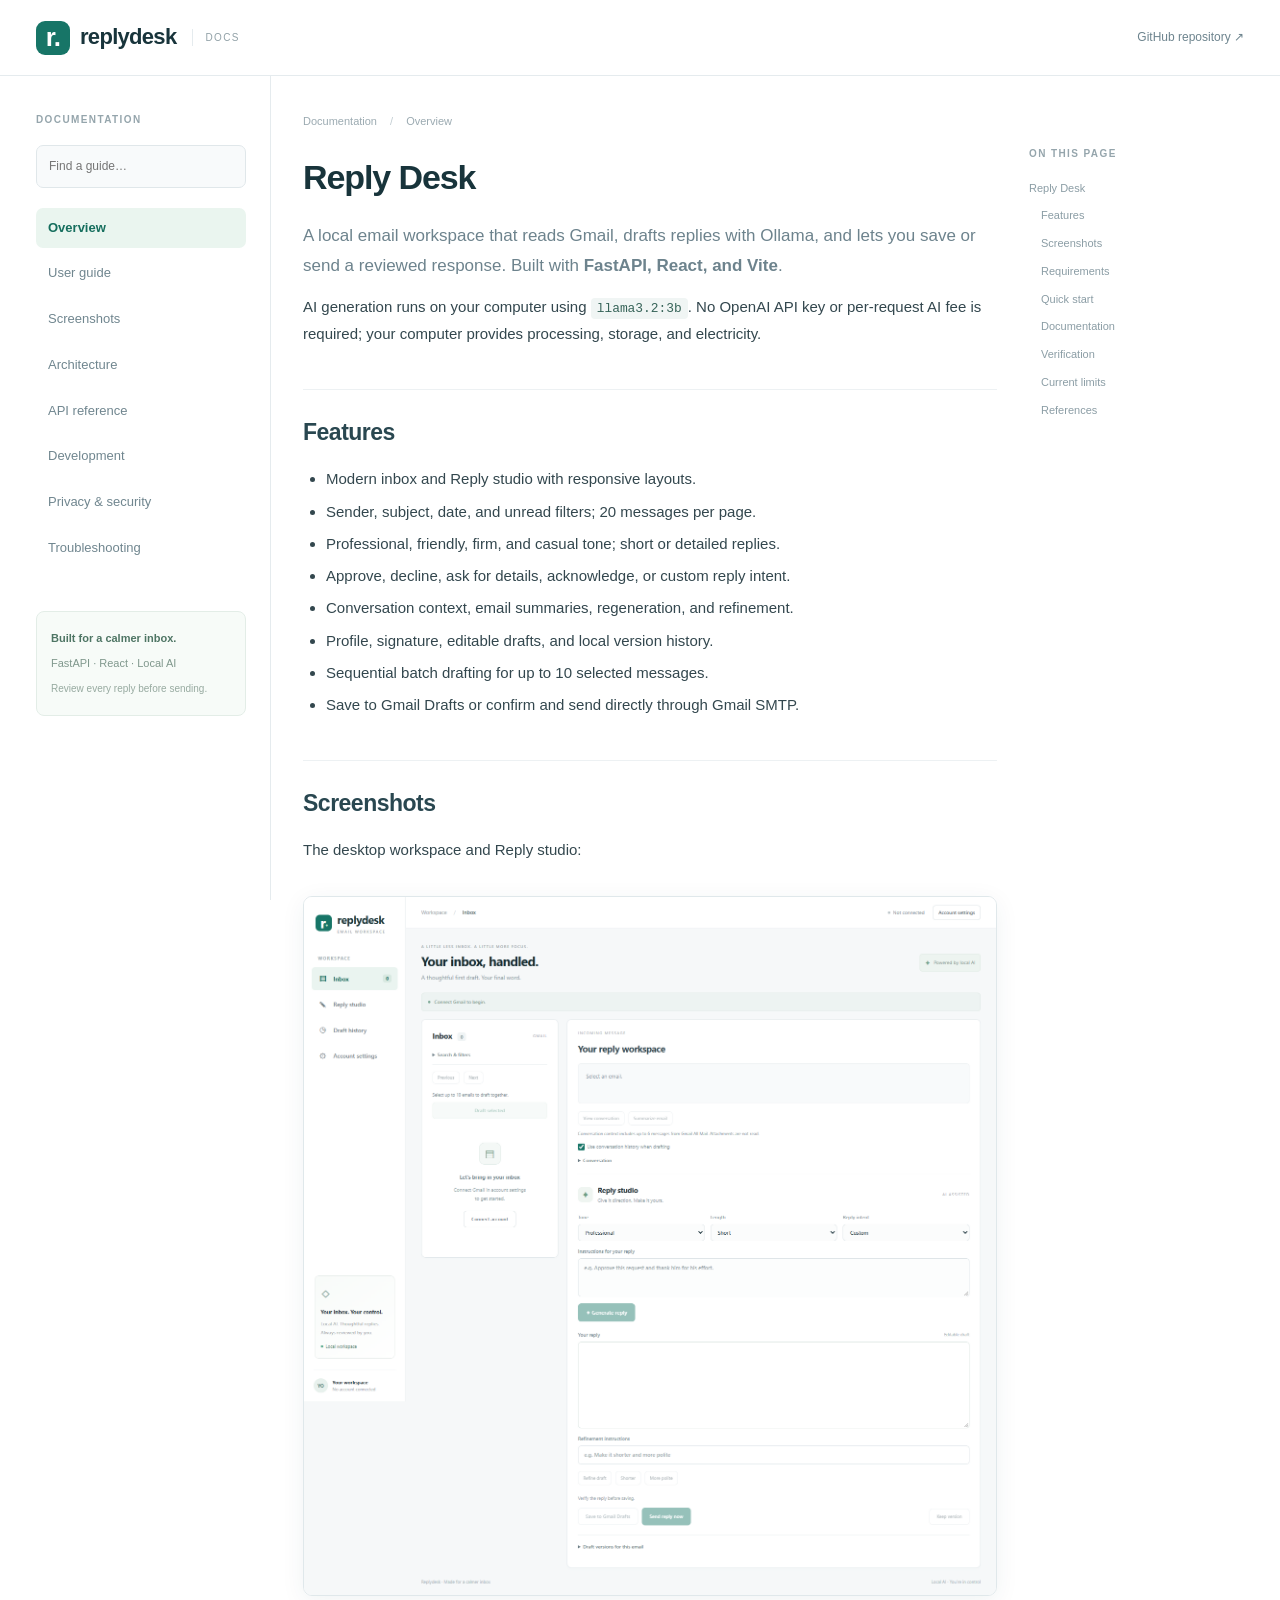
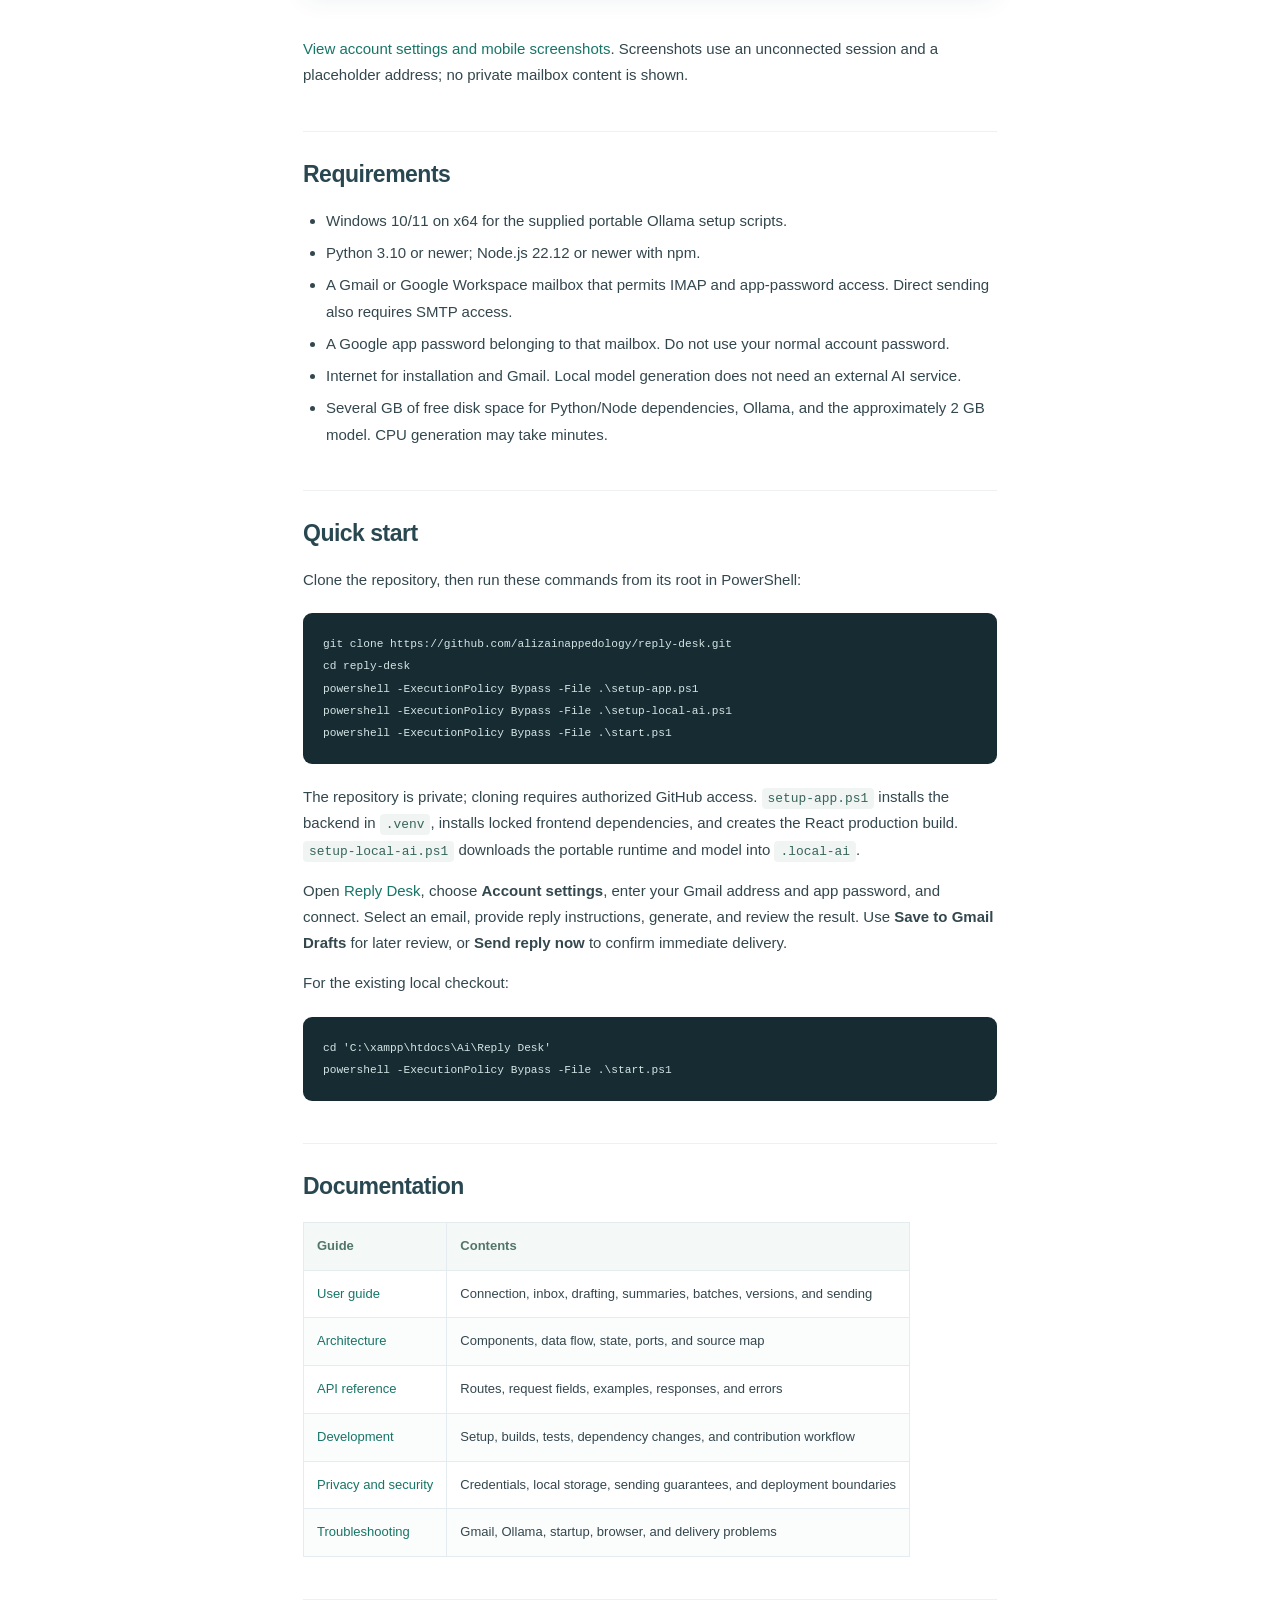
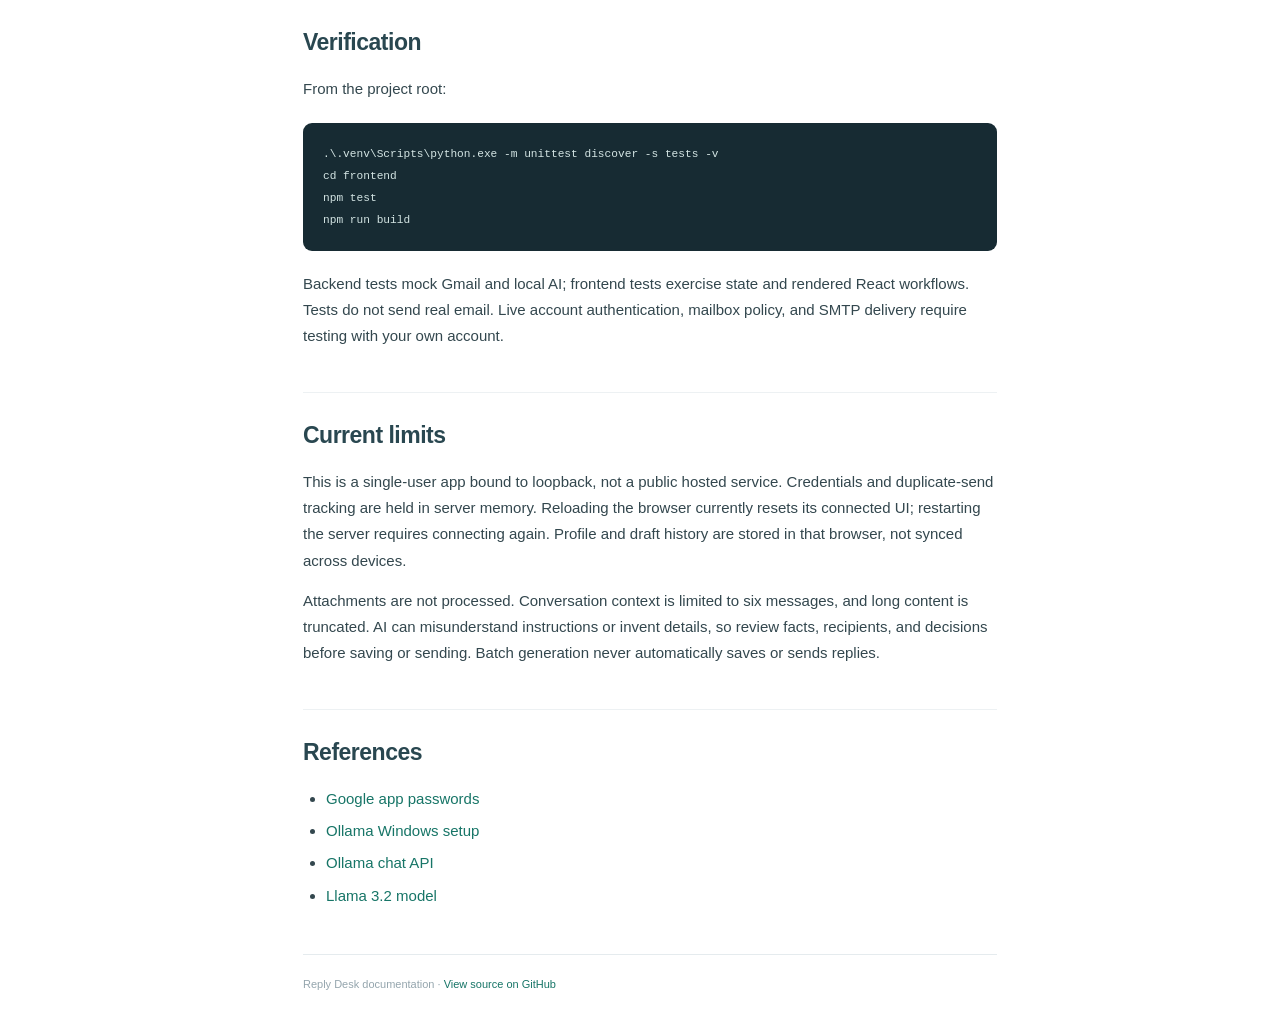
==== index.html @ 0769781a "Publish Reply Desk documentation and screenshots" ====
<!doctype html>
<html lang="en"><head><meta charset="utf-8"><meta name="viewport" content="width=device-width,initial-scale=1">
<meta name="description" content="Reply Desk documentation: Overview. Setup, email workflows, API, privacy and screenshots.">
<title>Overview · Reply Desk Docs</title><link rel="stylesheet" href="site.css"></head>
<body><header><a class="brand" href="index.html"><span class="mark">r.</span> replydesk <span class="docs-label">DOCS</span></a><a class="repo" href="https://github.com/alizainappedology/reply-desk">GitHub repository ↗</a></header>
<div class="layout"><aside class="sidebar"><div class="section-label">DOCUMENTATION</div><label class="search"><span class="sr-only">Search guide titles</span><input id="search" type="search" placeholder="Find a guide…" autocomplete="off"></label><nav aria-label="Documentation"><a href="index.html" class="active" data-guide="overview">Overview</a><a href="USER_GUIDE.html" class="" data-guide="user guide">User guide</a><a href="SCREENSHOTS.html" class="" data-guide="screenshots">Screenshots</a><a href="ARCHITECTURE.html" class="" data-guide="architecture">Architecture</a><a href="API.html" class="" data-guide="api reference">API reference</a><a href="DEVELOPMENT.html" class="" data-guide="development">Development</a><a href="SECURITY.html" class="" data-guide="privacy &amp; security">Privacy &amp; security</a><a href="TROUBLESHOOTING.html" class="" data-guide="troubleshooting">Troubleshooting</a></nav><div class="local-note"><strong>Built for a calmer inbox.</strong><p>FastAPI · React · Local AI</p><span>Review every reply before sending.</span></div></aside>
<main><div class="breadcrumb">Documentation <span>/</span> Overview</div><article><h1 id="reply-desk">Reply Desk</h1>
<p>A local email workspace that reads Gmail, drafts replies with Ollama, and lets you save or send a reviewed response. Built with <strong>FastAPI, React, and Vite</strong>.</p>
<p>AI generation runs on your computer using <code>llama3.2:3b</code>. No OpenAI API key or per-request AI fee is required; your computer provides processing, storage, and electricity.</p>
<h2 id="features">Features</h2>
<ul>
<li>Modern inbox and Reply studio with responsive layouts.</li>
<li>Sender, subject, date, and unread filters; 20 messages per page.</li>
<li>Professional, friendly, firm, and casual tone; short or detailed replies.</li>
<li>Approve, decline, ask for details, acknowledge, or custom reply intent.</li>
<li>Conversation context, email summaries, regeneration, and refinement.</li>
<li>Profile, signature, editable drafts, and local version history.</li>
<li>Sequential batch drafting for up to 10 selected messages.</li>
<li>Save to Gmail Drafts or confirm and send directly through Gmail SMTP.</li>
</ul>
<h2 id="screenshots">Screenshots</h2>
<p>The desktop workspace and Reply studio:</p>
<p><img alt="Reply Desk desktop workspace" src="images/workspace.png" /></p>
<p><a href="SCREENSHOTS.html">View account settings and mobile screenshots</a>. Screenshots use an unconnected session and a placeholder address; no private mailbox content is shown.</p>
<h2 id="requirements">Requirements</h2>
<ul>
<li>Windows 10/11 on x64 for the supplied portable Ollama setup scripts.</li>
<li>Python 3.10 or newer; Node.js 22.12 or newer with npm.</li>
<li>A Gmail or Google Workspace mailbox that permits IMAP and app-password access. Direct sending also requires SMTP access.</li>
<li>A Google app password belonging to that mailbox. Do not use your normal account password.</li>
<li>Internet for installation and Gmail. Local model generation does not need an external AI service.</li>
<li>Several GB of free disk space for Python/Node dependencies, Ollama, and the approximately 2 GB model. CPU generation may take minutes.</li>
</ul>
<h2 id="quick-start">Quick start</h2>
<p>Clone the repository, then run these commands from its root in PowerShell:</p>
<pre><code class="language-powershell">git clone https://github.com/alizainappedology/reply-desk.git
cd reply-desk
powershell -ExecutionPolicy Bypass -File .\setup-app.ps1
powershell -ExecutionPolicy Bypass -File .\setup-local-ai.ps1
powershell -ExecutionPolicy Bypass -File .\start.ps1
</code></pre>
<p>The repository is private; cloning requires authorized GitHub access. <code>setup-app.ps1</code> installs the backend in <code>.venv</code>, installs locked frontend dependencies, and creates the React production build. <code>setup-local-ai.ps1</code> downloads the portable runtime and model into <code>.local-ai</code>.</p>
<p>Open <a href="http://127.0.0.1:8765/">Reply Desk</a>, choose <strong>Account settings</strong>, enter your Gmail address and app password, and connect. Select an email, provide reply instructions, generate, and review the result. Use <strong>Save to Gmail Drafts</strong> for later review, or <strong>Send reply now</strong> to confirm immediate delivery.</p>
<p>For the existing local checkout:</p>
<pre><code class="language-powershell">cd 'C:\xampp\htdocs\Ai\Reply Desk'
powershell -ExecutionPolicy Bypass -File .\start.ps1
</code></pre>
<h2 id="documentation">Documentation</h2>
<table>
<thead>
<tr>
<th>Guide</th>
<th>Contents</th>
</tr>
</thead>
<tbody>
<tr>
<td><a href="USER_GUIDE.html">User guide</a></td>
<td>Connection, inbox, drafting, summaries, batches, versions, and sending</td>
</tr>
<tr>
<td><a href="ARCHITECTURE.html">Architecture</a></td>
<td>Components, data flow, state, ports, and source map</td>
</tr>
<tr>
<td><a href="API.html">API reference</a></td>
<td>Routes, request fields, examples, responses, and errors</td>
</tr>
<tr>
<td><a href="DEVELOPMENT.html">Development</a></td>
<td>Setup, builds, tests, dependency changes, and contribution workflow</td>
</tr>
<tr>
<td><a href="SECURITY.html">Privacy and security</a></td>
<td>Credentials, local storage, sending guarantees, and deployment boundaries</td>
</tr>
<tr>
<td><a href="TROUBLESHOOTING.html">Troubleshooting</a></td>
<td>Gmail, Ollama, startup, browser, and delivery problems</td>
</tr>
</tbody>
</table>
<h2 id="verification">Verification</h2>
<p>From the project root:</p>
<pre><code class="language-powershell">.\.venv\Scripts\python.exe -m unittest discover -s tests -v
cd frontend
npm test
npm run build
</code></pre>
<p>Backend tests mock Gmail and local AI; frontend tests exercise state and rendered React workflows. Tests do not send real email. Live account authentication, mailbox policy, and SMTP delivery require testing with your own account.</p>
<h2 id="current-limits">Current limits</h2>
<p>This is a single-user app bound to loopback, not a public hosted service. Credentials and duplicate-send tracking are held in server memory. Reloading the browser currently resets its connected UI; restarting the server requires connecting again. Profile and draft history are stored in that browser, not synced across devices.</p>
<p>Attachments are not processed. Conversation context is limited to six messages, and long content is truncated. AI can misunderstand instructions or invent details, so review facts, recipients, and decisions before saving or sending. Batch generation never automatically saves or sends replies.</p>
<h2 id="references">References</h2>
<ul>
<li><a href="https://support.google.com/accounts/answer/185833">Google app passwords</a></li>
<li><a href="https://docs.ollama.com/windows">Ollama Windows setup</a></li>
<li><a href="https://docs.ollama.com/api/chat">Ollama chat API</a></li>
<li><a href="https://ollama.com/library/llama3.2">Llama 3.2 model</a></li>
</ul></article><footer>Reply Desk documentation · <a href="https://github.com/alizainappedology/reply-desk">View source on GitHub</a></footer></main>
<aside class="on-page"><div class="section-label">ON THIS PAGE</div><div class="toc">
<ul>
<li><a href="#reply-desk">Reply Desk</a><ul>
<li><a href="#features">Features</a></li>
<li><a href="#screenshots">Screenshots</a></li>
<li><a href="#requirements">Requirements</a></li>
<li><a href="#quick-start">Quick start</a></li>
<li><a href="#documentation">Documentation</a></li>
<li><a href="#verification">Verification</a></li>
<li><a href="#current-limits">Current limits</a></li>
<li><a href="#references">References</a></li>
</ul>
</li>
</ul>
</div>
</aside></div><script src="site.js"></script></body></html>
---- site.css ----
:root{font-family:Inter,"Segoe UI",Arial,sans-serif;color:#33474e;background:#fff;--accent:#177567;--muted:#84949b;--line:#e5ebee}*{box-sizing:border-box}body{margin:0;font-size:15px;line-height:1.75}a{color:var(--accent);text-decoration:none}a:hover{text-decoration:underline}header{height:76px;position:sticky;top:0;z-index:3;background:#ffffffed;backdrop-filter:blur(10px);border-bottom:1px solid var(--line);display:flex;align-items:center;justify-content:space-between;padding:0 36px}.brand{display:flex;align-items:center;gap:10px;font-size:22px;font-weight:750;letter-spacing:-.7px;color:#18343b}.brand:hover{text-decoration:none}.mark{display:flex;align-items:center;justify-content:center;border-radius:9px;width:34px;height:34px;background:var(--accent);color:#fff;font-size:26px}.docs-label{font-size:10px;letter-spacing:1.4px;border-left:1px solid var(--line);padding-left:12px;margin-left:6px;color:#91a1a7;font-weight:500}.repo{font-size:12px;color:#6d848e}.layout{max-width:1580px;margin:auto;display:grid;grid-template-columns:235px minmax(0,1fr) 215px;gap:32px;padding:0 36px}.sidebar{position:sticky;top:76px;align-self:start;height:calc(100vh - 76px);padding-top:35px;border-right:1px solid var(--line);padding-right:24px;overflow:auto}.section-label{font-size:10px;letter-spacing:1.4px;color:#95a5ac;font-weight:650;margin-bottom:16px}.search input{width:100%;border:1px solid #e0e7ea;border-radius:7px;padding:10px 12px;margin-bottom:20px;font:inherit;font-size:12px;background:#f8fafb;color:#49616b;outline:none}.search input:focus{border-color:#6aaf9f;box-shadow:0 0 0 3px #eaf4ef}nav{display:grid;gap:5px}nav a{display:block;font-size:13px;color:#70868f;padding:9px 12px;border-radius:7px}nav a:hover{background:#f6f9f8;text-decoration:none}nav a.active{color:#156e5d;background:#eaf5ef;font-weight:650}.local-note{margin-top:42px;border:1px solid #e3ede7;background:#f7fbf8;border-radius:8px;padding:17px 14px;font-size:11px}.local-note strong{color:#4e7564}.local-note p{margin:6px 0;color:#80988d}.local-note span{font-size:10px;color:#97aaa0}main{min-width:0;padding:36px 0 25px;max-width:900px}.breadcrumb{font-size:11px;color:#9baab1;margin-bottom:25px}.breadcrumb span{padding:0 10px;color:#c2cdd2}h1{font-size:34px;line-height:1.25;letter-spacing:-1.1px;color:#18343b;margin:0 0 22px;font-weight:650}h2{font-size:23px;color:#294750;line-height:1.4;margin:42px 0 18px;letter-spacing:-.5px;border-top:1px solid #edf1f3;padding-top:26px}h3{font-size:18px;margin:28px 0 14px;color:#355963}h1,h2,h3{scroll-margin-top:100px}p{margin:14px 0}li{margin:6px 0}ul,ol{padding-left:23px}article>p:first-of-type{font-size:17px;color:#6d838d}code{font-family:Consolas,"SFMono-Regular",monospace;font-size:.86em;background:#f0f5f4;color:#376459;padding:3px 6px;border-radius:4px;overflow-wrap:anywhere}pre{background:#172b33;color:#d4e5e4;border-radius:9px;padding:20px;overflow:auto;font-size:13px;line-height:1.7;margin:20px 0}pre code{padding:0;background:transparent;color:inherit;border-radius:0;overflow-wrap:normal}table{border-collapse:collapse;width:100%;font-size:13px;margin:20px 0;display:block;overflow:auto}th,td{padding:12px 13px;text-align:left;border:1px solid #e5ecef;vertical-align:top}th{background:#f4f8f7;color:#52756a;font-weight:650}tbody tr:nth-child(even){background:#fbfcfc}img{max-width:100%;height:auto;border-radius:9px;border:1px solid #e0e8eb;box-shadow:0 5px 25px #153f4810;margin:18px 0}blockquote{background:#f0f7f3;border-left:3px solid #80b39b;margin:20px 0;padding:5px 18px;color:#688c7b}footer{margin-top:45px;padding-top:20px;border-top:1px solid var(--line);font-size:11px;color:#94a5ad}.on-page{position:sticky;top:110px;align-self:start;max-height:calc(100vh - 130px);overflow:auto;font-size:11px;padding-top:35px}.on-page ul{list-style:none;padding-left:0;line-height:1.8}.on-page li{margin:8px 0}.on-page li ul{padding-left:12px}.on-page a{color:#8b9da5}.sr-only{position:absolute;width:1px;height:1px;overflow:hidden;clip:rect(0,0,0,0)}[hidden]{display:none!important}@media(max-width:1150px){.layout{grid-template-columns:210px minmax(0,1fr);gap:28px;padding:0 25px}.on-page{display:none}header{padding:0 25px}}@media(max-width:750px){header{height:64px;padding:0 18px}.brand{font-size:19px}.repo{font-size:10px}.layout{display:block;padding:0 20px}.sidebar{position:static;height:auto;border-right:0;border-bottom:1px solid var(--line);padding:22px 0 18px}.sidebar .section-label,.local-note{display:none}.search input{margin-bottom:12px}nav{display:flex;flex-wrap:wrap;gap:3px}nav a{font-size:11px;padding:6px 9px}main{padding-top:24px}h1{font-size:29px}h2{font-size:21px}body{font-size:14px}.docs-label{font-size:9px}article>p:first-of-type{font-size:15px}}
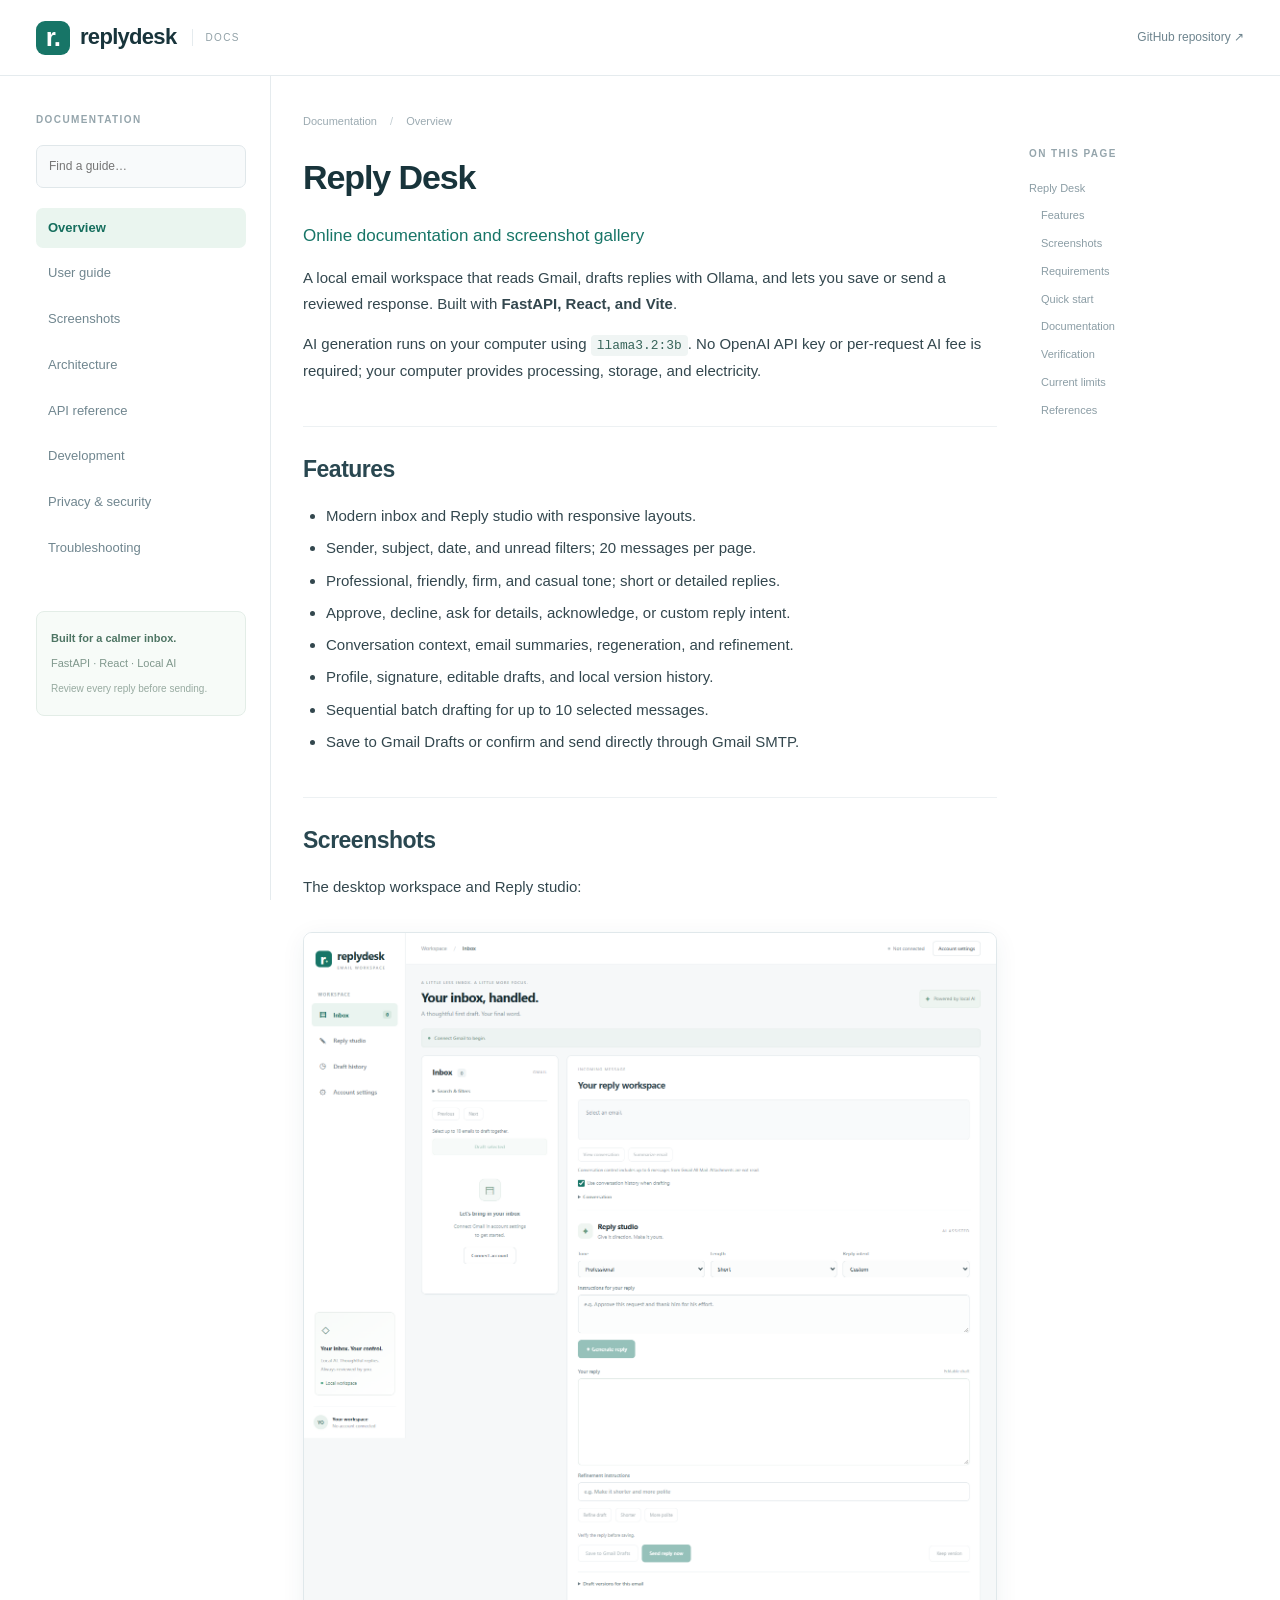
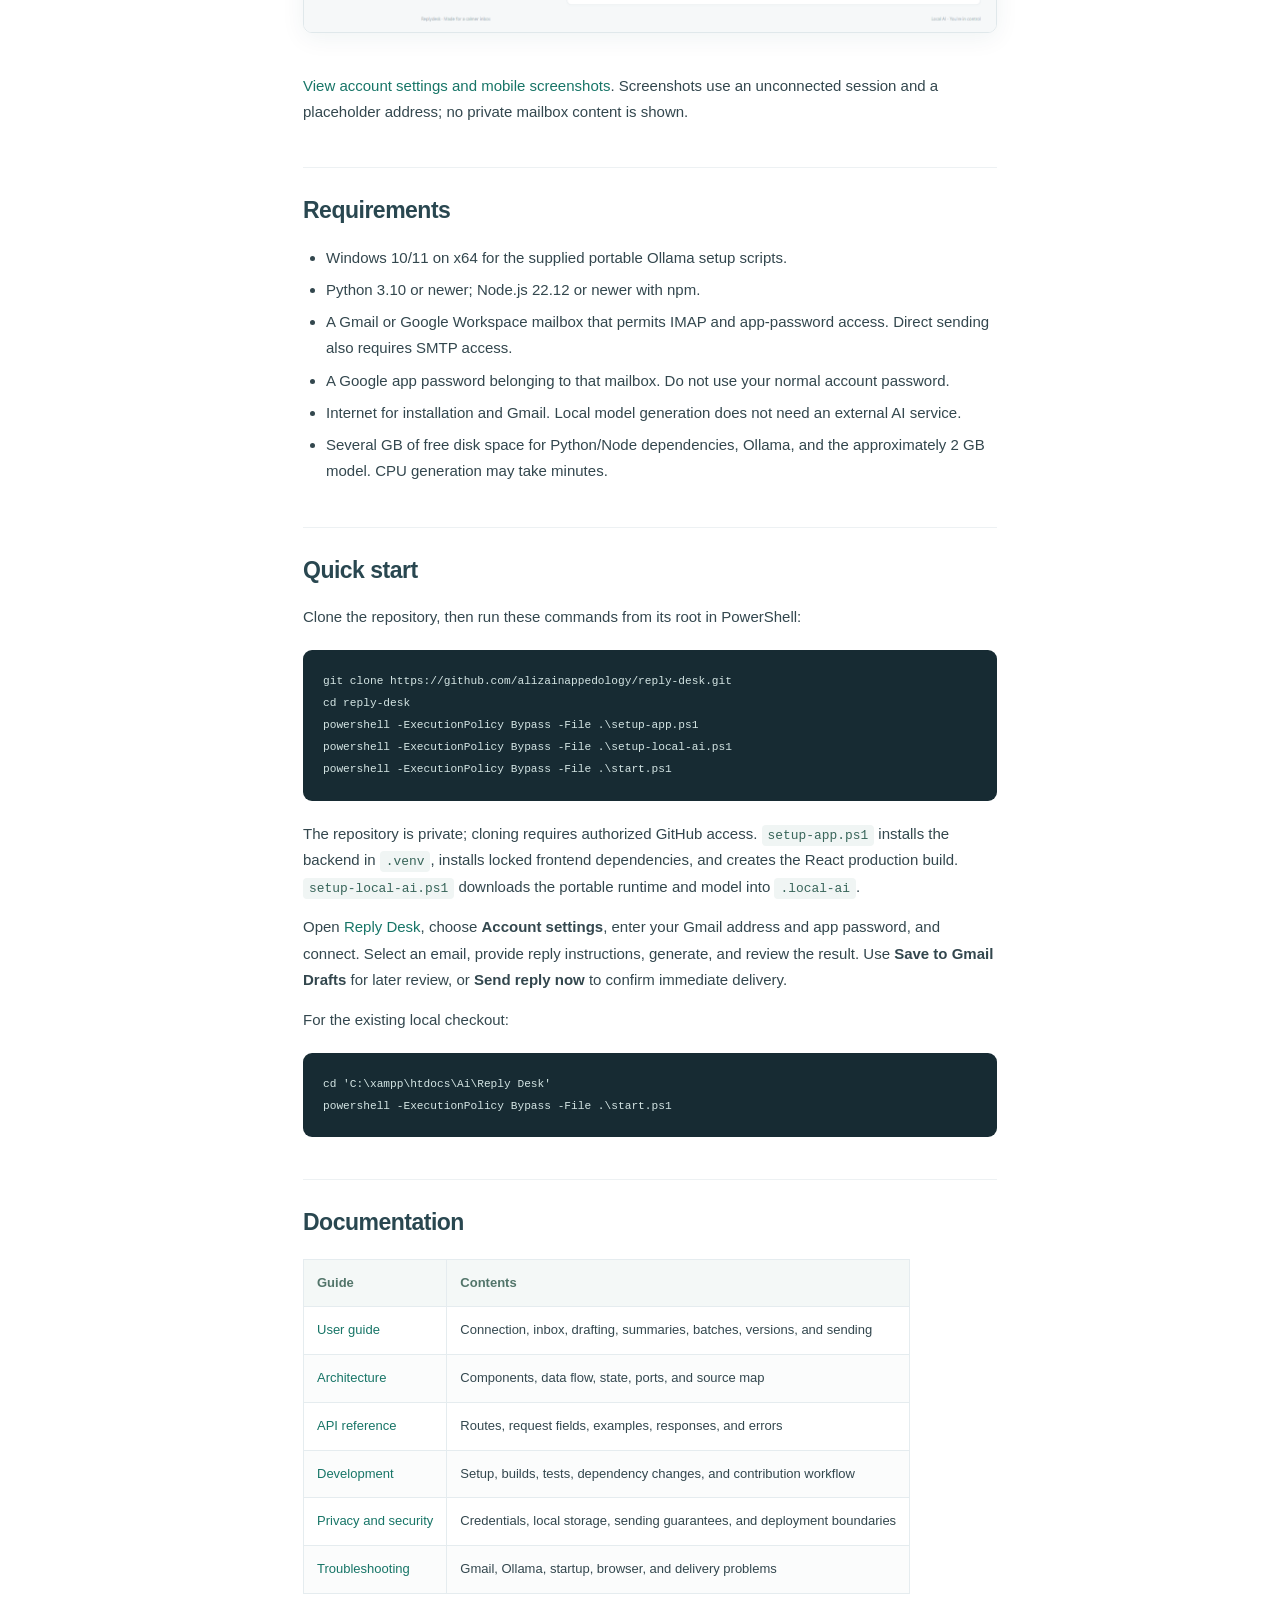
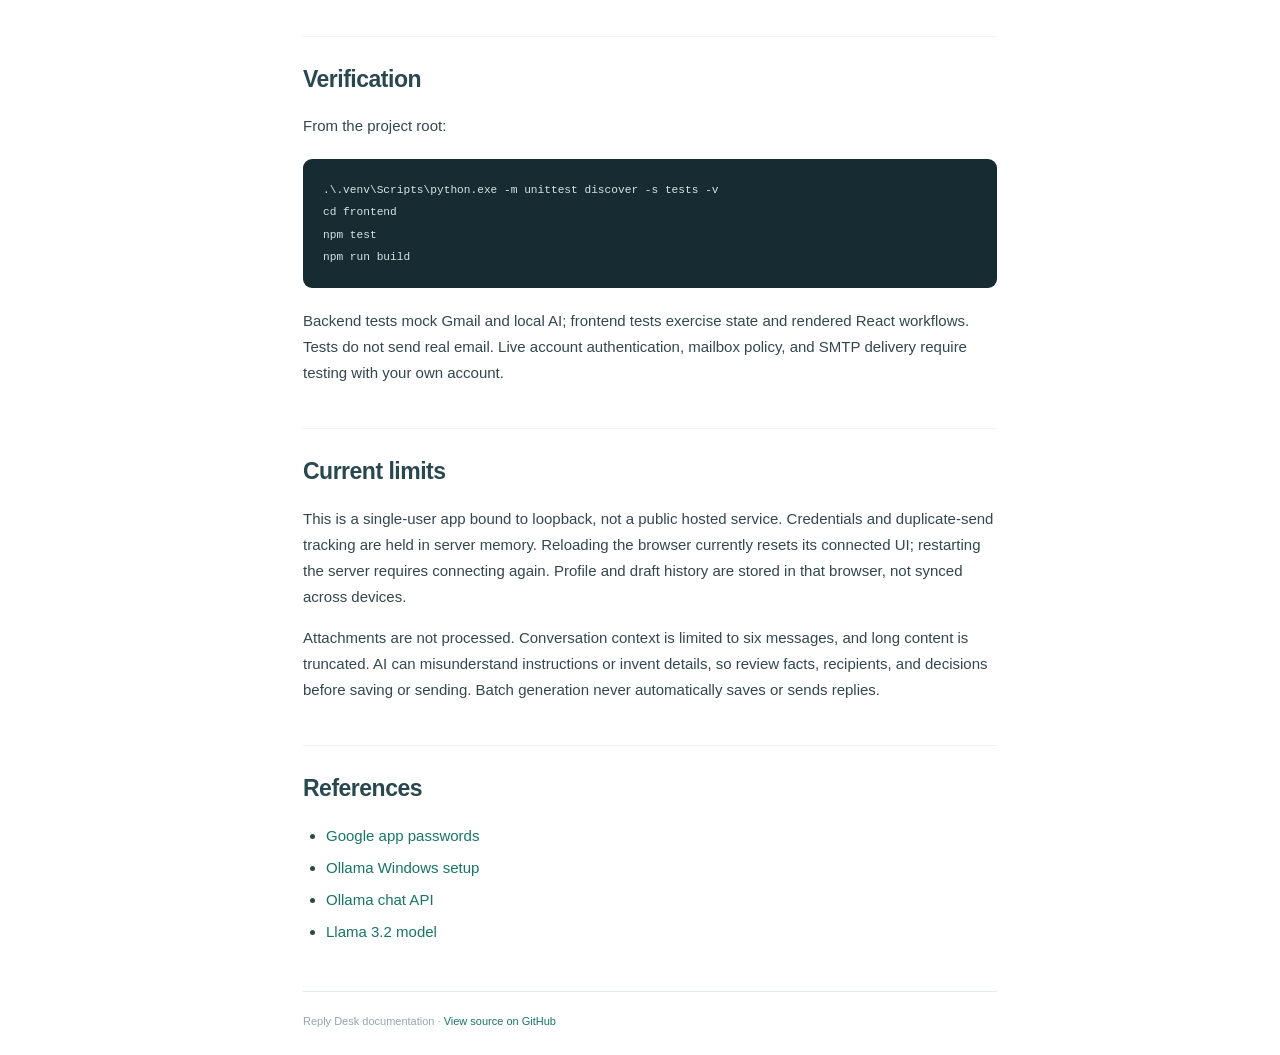
==== commit 87188d3e: "Add live documentation link and publishing instructions" ====
--- a/index.html
+++ b/index.html
@@ -5,6 +5,7 @@
 <body><header><a class="brand" href="index.html"><span class="mark">r.</span> replydesk <span class="docs-label">DOCS</span></a><a class="repo" href="https://github.com/alizainappedology/reply-desk">GitHub repository ↗</a></header>
 <div class="layout"><aside class="sidebar"><div class="section-label">DOCUMENTATION</div><label class="search"><span class="sr-only">Search guide titles</span><input id="search" type="search" placeholder="Find a guide…" autocomplete="off"></label><nav aria-label="Documentation"><a href="index.html" class="active" data-guide="overview">Overview</a><a href="USER_GUIDE.html" class="" data-guide="user guide">User guide</a><a href="SCREENSHOTS.html" class="" data-guide="screenshots">Screenshots</a><a href="ARCHITECTURE.html" class="" data-guide="architecture">Architecture</a><a href="API.html" class="" data-guide="api reference">API reference</a><a href="DEVELOPMENT.html" class="" data-guide="development">Development</a><a href="SECURITY.html" class="" data-guide="privacy &amp; security">Privacy &amp; security</a><a href="TROUBLESHOOTING.html" class="" data-guide="troubleshooting">Troubleshooting</a></nav><div class="local-note"><strong>Built for a calmer inbox.</strong><p>FastAPI · React · Local AI</p><span>Review every reply before sending.</span></div></aside>
 <main><div class="breadcrumb">Documentation <span>/</span> Overview</div><article><h1 id="reply-desk">Reply Desk</h1>
+<p><a href="https://alizainappedology.github.io/reply-desk-docs/">Online documentation and screenshot gallery</a></p>
 <p>A local email workspace that reads Gmail, drafts replies with Ollama, and lets you save or send a reviewed response. Built with <strong>FastAPI, React, and Vite</strong>.</p>
 <p>AI generation runs on your computer using <code>llama3.2:3b</code>. No OpenAI API key or per-request AI fee is required; your computer provides processing, storage, and electricity.</p>
 <h2 id="features">Features</h2>
